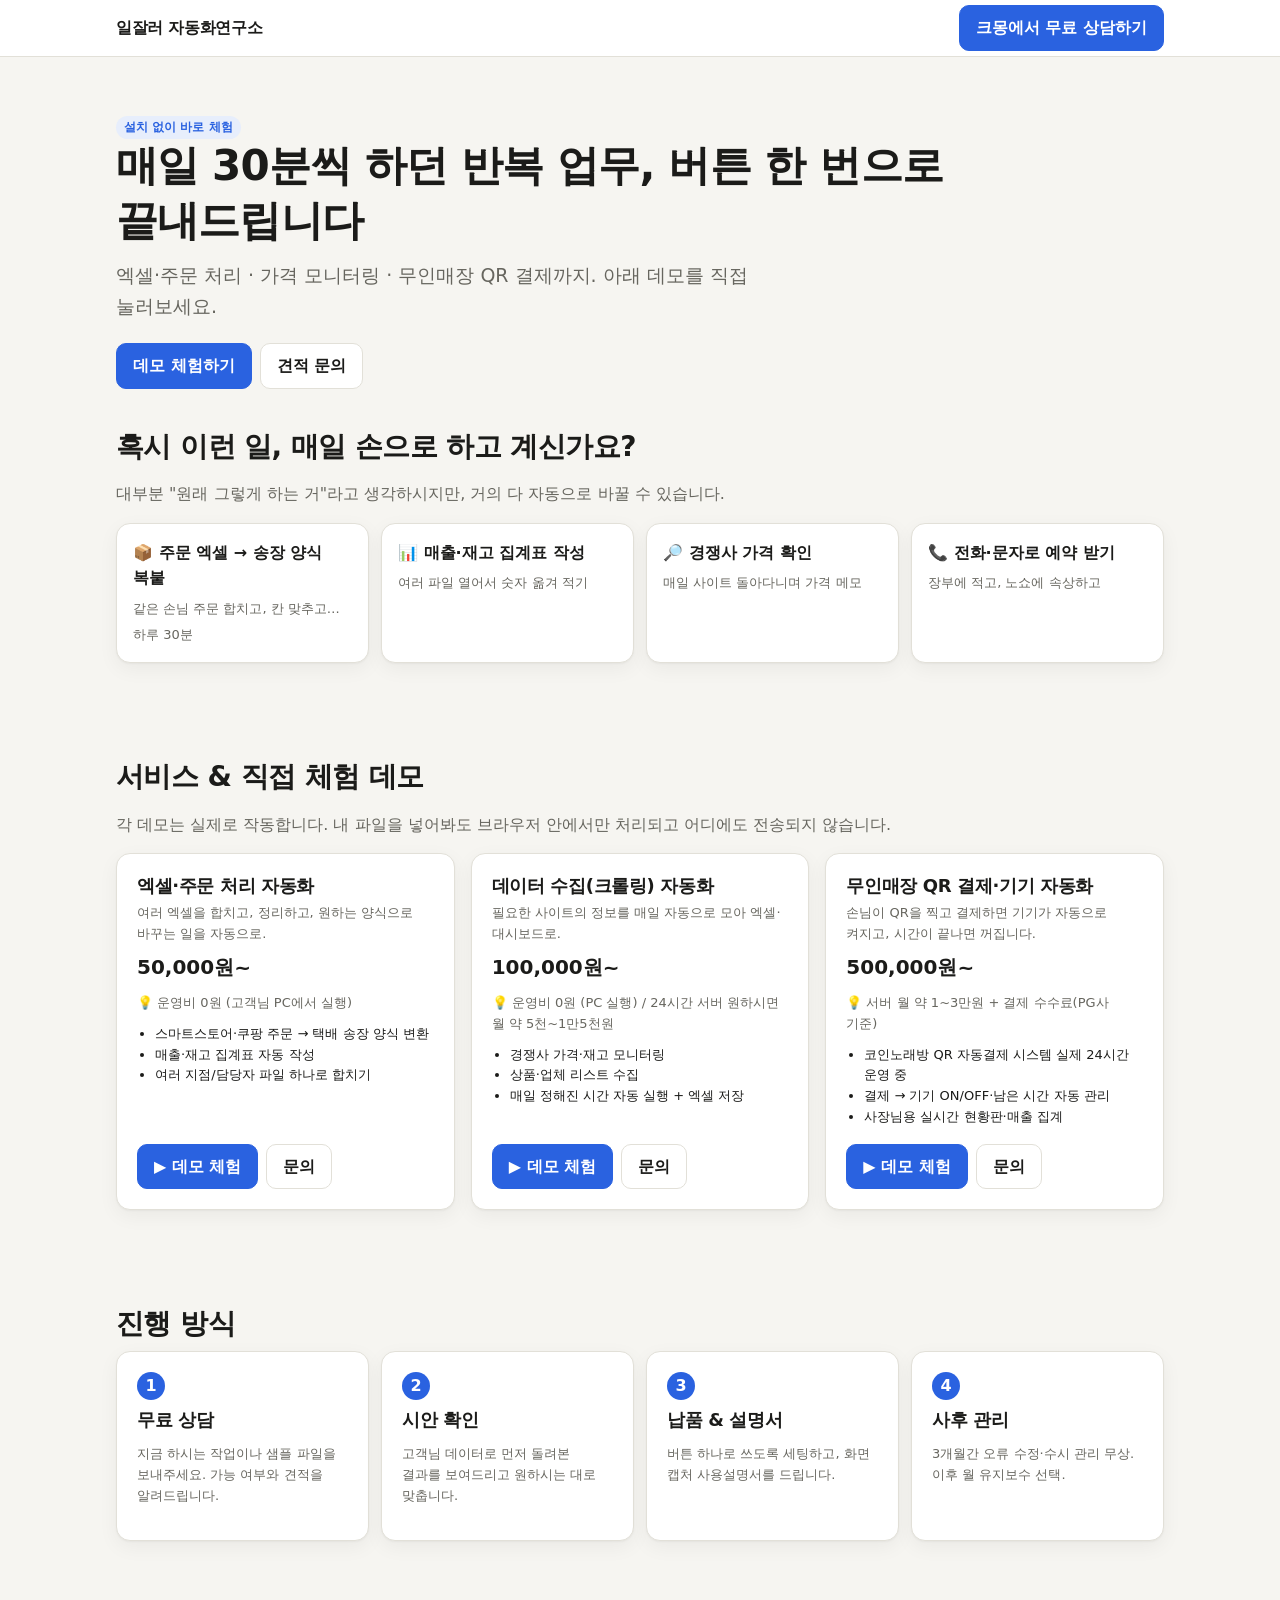
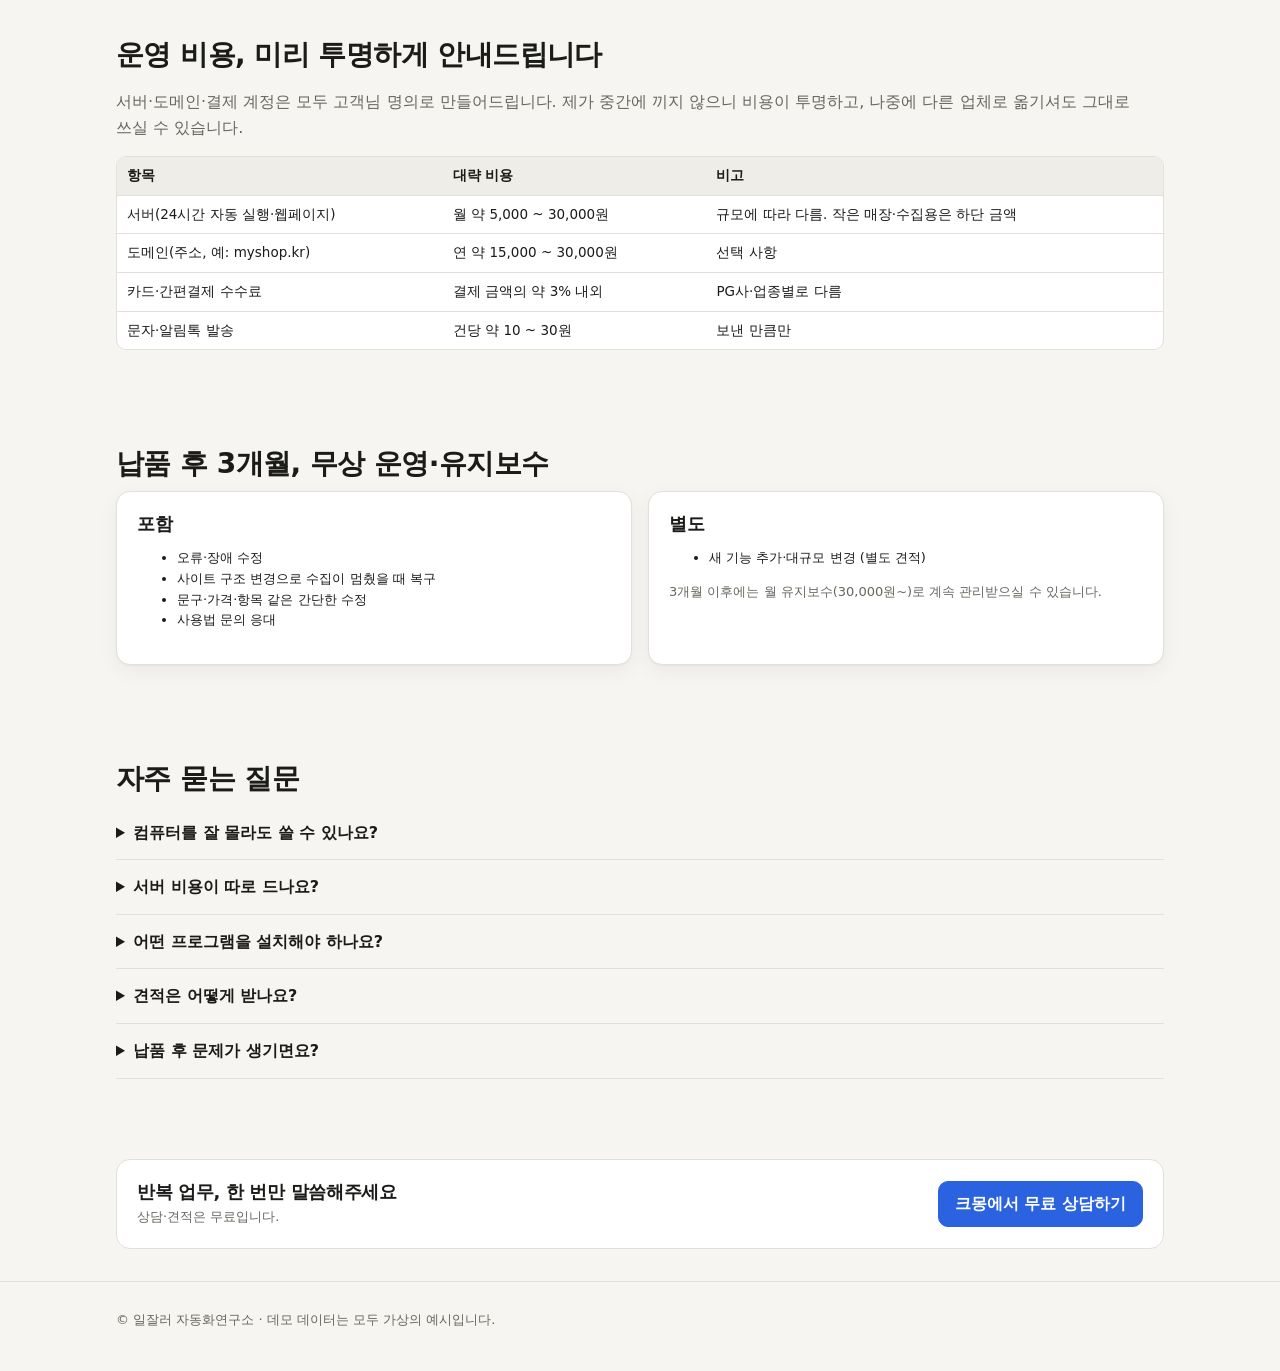
==== index.html @ 2a7e134b "자동화 포트폴리오 첫 공개 Co-Authored-By: Claude Opus 5.5 <noreply@anthropic.com>" ====
<!doctype html>
<html lang="ko">
<head>
<meta charset="utf-8">
<meta name="viewport" content="width=device-width, initial-scale=1">
<title>업무 자동화 포트폴리오</title>
<meta name="description" content="엑셀·주문 처리, 데이터 수집, 예약 웹페이지 자동화 — 직접 체험해보는 데모">
<link rel="stylesheet" href="assets/style.css">
<style>
  .hero { padding: 56px 0 32px; }
  .hero p.lead { font-size: clamp(16px, 2.2vw, 19px); color: var(--muted); max-width: 640px; margin: 0 0 22px; }
  .pain { display: grid; grid-template-columns: repeat(auto-fit, minmax(220px, 1fr)); gap: 12px; }
  .pain .card { padding: 16px; }
  .pain b { display: block; margin-bottom: 4px; }
  .svc .price { font-size: 20px; font-weight: 800; margin: 6px 0 10px; }
  .svc ul { padding-left: 18px; margin: 10px 0 16px; }
  .svc { display: flex; flex-direction: column; }
  .svc .actions { margin-top: auto; display: flex; gap: 8px; flex-wrap: wrap; }
  .steps { counter-reset: s; display: grid; grid-template-columns: repeat(auto-fit, minmax(200px, 1fr)); gap: 12px; }
  .steps .card::before { counter-increment: s; content: counter(s); display: inline-grid; place-items: center; width: 28px; height: 28px; border-radius: 50%; background: var(--accent); color: var(--accent-ink); font-weight: 800; margin-bottom: 8px; }
  details { border-bottom: 1px solid var(--border); padding: 14px 0; }
  summary { font-weight: 700; cursor: pointer; }
  details p { margin: 8px 0 0; color: var(--muted); }
</style>
</head>
<body>
<header class="top"><div class="wrap">
  <a class="logo" href="index.html" data-brand></a>
  <a class="btn primary" data-kmong data-contact-text></a>
</div></header>

<main class="wrap">
  <div class="hero">
    <span class="badge">설치 없이 바로 체험</span>
    <h1 id="tagline"></h1>
    <p class="lead" id="subTagline"></p>
    <div class="row">
      <a class="btn primary" href="#services">데모 체험하기</a>
      <a class="btn" data-kmong>견적 문의</a>
    </div>
  </div>

  <section style="padding-top:8px">
    <h2>혹시 이런 일, 매일 손으로 하고 계신가요?</h2>
    <p class="muted">대부분 "원래 그렇게 하는 거"라고 생각하시지만, 거의 다 자동으로 바꿀 수 있습니다.</p>
    <div class="pain">
      <div class="card"><b>📦 주문 엑셀 → 송장 양식 복붙</b><span class="muted small">같은 손님 주문 합치고, 칸 맞추고… 하루 30분</span></div>
      <div class="card"><b>📊 매출·재고 집계표 작성</b><span class="muted small">여러 파일 열어서 숫자 옮겨 적기</span></div>
      <div class="card"><b>🔎 경쟁사 가격 확인</b><span class="muted small">매일 사이트 돌아다니며 가격 메모</span></div>
      <div class="card"><b>📞 전화·문자로 예약 받기</b><span class="muted small">장부에 적고, 노쇼에 속상하고</span></div>
    </div>
  </section>

  <section id="services">
    <h2>서비스 & 직접 체험 데모</h2>
    <p class="muted">각 데모는 실제로 작동합니다. 내 파일을 넣어봐도 브라우저 안에서만 처리되고 어디에도 전송되지 않습니다.</p>
    <div class="grid c3" id="svcList"></div>
  </section>

  <section>
    <h2>진행 방식</h2>
    <div class="steps">
      <div class="card"><h3>무료 상담</h3><p class="muted small">지금 하시는 작업이나 샘플 파일을 보내주세요. 가능 여부와 견적을 알려드립니다.</p></div>
      <div class="card"><h3>시안 확인</h3><p class="muted small">고객님 데이터로 먼저 돌려본 결과를 보여드리고 원하시는 대로 맞춥니다.</p></div>
      <div class="card"><h3>납품 & 설명서</h3><p class="muted small">버튼 하나로 쓰도록 세팅하고, 화면 캡처 사용설명서를 드립니다.</p></div>
      <div class="card"><h3>사후 관리</h3><p class="muted small" id="aftercareShort"></p></div>
    </div>
  </section>

  <section>
    <h2>운영 비용, 미리 투명하게 안내드립니다</h2>
    <p class="muted" id="costNote"></p>
    <div id="costTable"></div>
  </section>

  <section>
    <h2>납품 후 <span id="acMonths"></span>개월, 무상 운영·유지보수</h2>
    <div class="grid c2">
      <div class="card"><h3>포함</h3><ul class="small" id="acIn"></ul></div>
      <div class="card"><h3>별도</h3><ul class="small" id="acOut"></ul><p class="muted small" id="acAfter"></p></div>
    </div>
  </section>

  <section>
    <h2>자주 묻는 질문</h2>
    <div id="faq"></div>
  </section>

  <div class="cta-bar">
    <div><h3 style="margin:0">반복 업무, 한 번만 말씀해주세요</h3><span class="muted small">상담·견적은 무료입니다.</span></div>
    <a class="btn primary" data-kmong data-contact-text></a>
  </div>
</main>

<footer><div class="wrap">© <span data-brand></span> · 데모 데이터는 모두 가상의 예시입니다.</div></footer>

<script src="config.js"></script>
<script src="assets/common.js"></script>
<script>
  const S = window.SITE;
  document.getElementById("tagline").textContent = S.tagline;
  document.getElementById("subTagline").textContent = S.subTagline;
  document.getElementById("svcList").innerHTML = S.services.map((s) => `
    <div class="card svc">
      <h3>${U.esc(s.name)}</h3>
      <div class="muted small">${U.esc(s.desc)}</div>
      <div class="price">${U.esc(s.price)}</div>
      <div class="small muted">💡 ${U.esc(s.runCost || "")}</div>
      <ul class="small">${s.items.map((i) => `<li>${U.esc(i)}</li>`).join("")}</ul>
      <div class="actions">
        <a class="btn primary" href="${U.esc(s.demo)}">▶ 데모 체험</a>
        <a class="btn" href="${U.esc(S.kmongUrl)}" target="_blank" rel="noopener">문의</a>
      </div>
    </div>`).join("");
  const ac = S.aftercare;
  document.getElementById("aftercareShort").textContent = `${ac.months}개월간 오류 수정·수시 관리 무상. 이후 월 유지보수 선택.`;
  document.getElementById("acMonths").textContent = ac.months;
  document.getElementById("acIn").innerHTML = ac.included.map((i) => `<li>${U.esc(i)}</li>`).join("");
  document.getElementById("acOut").innerHTML = ac.excluded.map((i) => `<li>${U.esc(i)}</li>`).join("");
  document.getElementById("acAfter").textContent = ac.after;
  document.getElementById("costNote").textContent = S.costNote;
  document.getElementById("costTable").innerHTML = U.table(["항목", "대략 비용", "비고"], S.costs);
  const faq = [...S.faq, ["납품 후 문제가 생기면요?", `${ac.months}개월 동안 오류 수정과 수시 관리를 무상으로 해드립니다. ${ac.after}`]];
  document.getElementById("faq").innerHTML = faq
    .map(([q, a]) => `<details><summary>${U.esc(q)}</summary><p>${U.esc(a)}</p></details>`).join("");
</script>
</body>
</html>
---- assets/style.css ----
:root {
  --bg: #f6f5f1; --surface: #ffffff; --surface-2: #efede7; --text: #1b1b19; --muted: #67665f;
  --border: #e2e0d8; --accent: #2a62e0; --accent-ink: #ffffff; --accent-soft: #e7eefc;
  --ok: #1d7f53; --ok-soft: #e3f4ea; --warn: #b94a0c; --warn-soft: #fbeadf; --radius: 14px;
  --shadow: 0 1px 2px rgba(0,0,0,.04), 0 6px 20px rgba(0,0,0,.05);
}
@media (prefers-color-scheme: dark) {
  :root:not([data-theme="light"]) {
    --bg: #131312; --surface: #1c1c1a; --surface-2: #262522; --text: #ecebe5; --muted: #a2a199;
    --border: #33322e; --accent: #6e9cff; --accent-ink: #0c0c0b; --accent-soft: #1d2840;
    --ok: #4cc38a; --ok-soft: #173326; --warn: #f59a5b; --warn-soft: #3a2416; --shadow: none;
  }
}
:root[data-theme="dark"] {
  --bg: #131312; --surface: #1c1c1a; --surface-2: #262522; --text: #ecebe5; --muted: #a2a199;
  --border: #33322e; --accent: #6e9cff; --accent-ink: #0c0c0b; --accent-soft: #1d2840;
  --ok: #4cc38a; --ok-soft: #173326; --warn: #f59a5b; --warn-soft: #3a2416; --shadow: none;
}
* { box-sizing: border-box; }
html { -webkit-text-size-adjust: 100%; }
body {
  margin: 0; background: var(--bg); color: var(--text); line-height: 1.6;
  font-family: "Pretendard", "Apple SD Gothic Neo", "Malgun Gothic", system-ui, sans-serif;
  word-break: keep-all;
}
a { color: var(--accent); }
.wrap { max-width: 1080px; margin: 0 auto; padding: 0 16px; }
header.top { border-bottom: 1px solid var(--border); background: var(--surface); position: sticky; top: 0; z-index: 10; }
header.top .wrap { display: flex; align-items: center; justify-content: space-between; gap: 12px; height: 56px; }
.logo { font-weight: 800; color: var(--text); text-decoration: none; letter-spacing: -.02em; }
.btn {
  display: inline-flex; align-items: center; justify-content: center; gap: 6px; border: 1px solid var(--border);
  background: var(--surface); color: var(--text); padding: 9px 16px; border-radius: 10px; font: inherit;
  font-weight: 600; cursor: pointer; text-decoration: none; white-space: nowrap;
}
.btn:hover { background: var(--surface-2); }
.btn.primary { background: var(--accent); color: var(--accent-ink); border-color: var(--accent); }
.btn.primary:hover { filter: brightness(1.05); }
.btn.small { padding: 5px 10px; font-size: 13px; border-radius: 8px; }
.btn:disabled { opacity: .45; cursor: not-allowed; }
h1, h2, h3 { letter-spacing: -.02em; line-height: 1.3; }
h1 { font-size: clamp(26px, 5vw, 42px); margin: 0 0 12px; }
h2 { font-size: clamp(21px, 3.4vw, 28px); margin: 0 0 8px; }
h3 { font-size: 18px; margin: 0 0 6px; }
.muted { color: var(--muted); }
.small { font-size: 13px; }
section { padding: 48px 0; }
.card { background: var(--surface); border: 1px solid var(--border); border-radius: var(--radius); padding: 20px; box-shadow: var(--shadow); }
.grid { display: grid; gap: 16px; }
.grid.c3 { grid-template-columns: repeat(auto-fit, minmax(260px, 1fr)); }
.grid.c2 { grid-template-columns: repeat(auto-fit, minmax(320px, 1fr)); }
.badge { display: inline-block; font-size: 12px; font-weight: 700; padding: 2px 8px; border-radius: 999px; background: var(--accent-soft); color: var(--accent); }
.badge.ok { background: var(--ok-soft); color: var(--ok); }
.badge.warn { background: var(--warn-soft); color: var(--warn); }
.table-wrap { overflow-x: auto; border: 1px solid var(--border); border-radius: 10px; }
table { border-collapse: collapse; width: 100%; font-size: 13.5px; background: var(--surface); }
th, td { padding: 8px 10px; border-bottom: 1px solid var(--border); text-align: left; white-space: nowrap; }
th { background: var(--surface-2); font-weight: 700; position: sticky; top: 0; }
tr:last-child td { border-bottom: 0; }
input, select, textarea {
  font: inherit; color: var(--text); background: var(--surface); border: 1px solid var(--border);
  border-radius: 8px; padding: 8px 10px; width: 100%;
}
label { font-size: 13px; font-weight: 600; display: block; margin: 10px 0 4px; }
.kpis { display: grid; grid-template-columns: repeat(auto-fit, minmax(140px, 1fr)); gap: 12px; }
.kpi { background: var(--surface); border: 1px solid var(--border); border-radius: 12px; padding: 14px; }
.kpi .v { font-size: 22px; font-weight: 800; letter-spacing: -.02em; }
.kpi .l { font-size: 12.5px; color: var(--muted); }
.demo-head { padding: 28px 0 8px; }
.notice { background: var(--accent-soft); color: var(--text); border-radius: 10px; padding: 10px 14px; font-size: 13.5px; }
.row { display: flex; gap: 8px; flex-wrap: wrap; align-items: center; }
.chips { display: flex; gap: 6px; flex-wrap: wrap; }
.chip { border: 1px solid var(--border); background: var(--surface); padding: 6px 10px; border-radius: 999px; cursor: pointer; font: inherit; font-size: 13px; color: var(--text); }
.chip.on { background: var(--accent); border-color: var(--accent); color: var(--accent-ink); font-weight: 700; }
.chip:disabled { opacity: .4; cursor: not-allowed; text-decoration: line-through; }
footer { border-top: 1px solid var(--border); padding: 28px 0 40px; color: var(--muted); font-size: 13px; }
.cta-bar { background: var(--surface); border: 1px solid var(--border); border-radius: var(--radius); padding: 20px; display: flex; gap: 12px; align-items: center; justify-content: space-between; flex-wrap: wrap; margin: 32px 0; }
@media (max-width: 600px) { header.top .btn.primary { padding: 7px 10px; font-size: 13px; } }
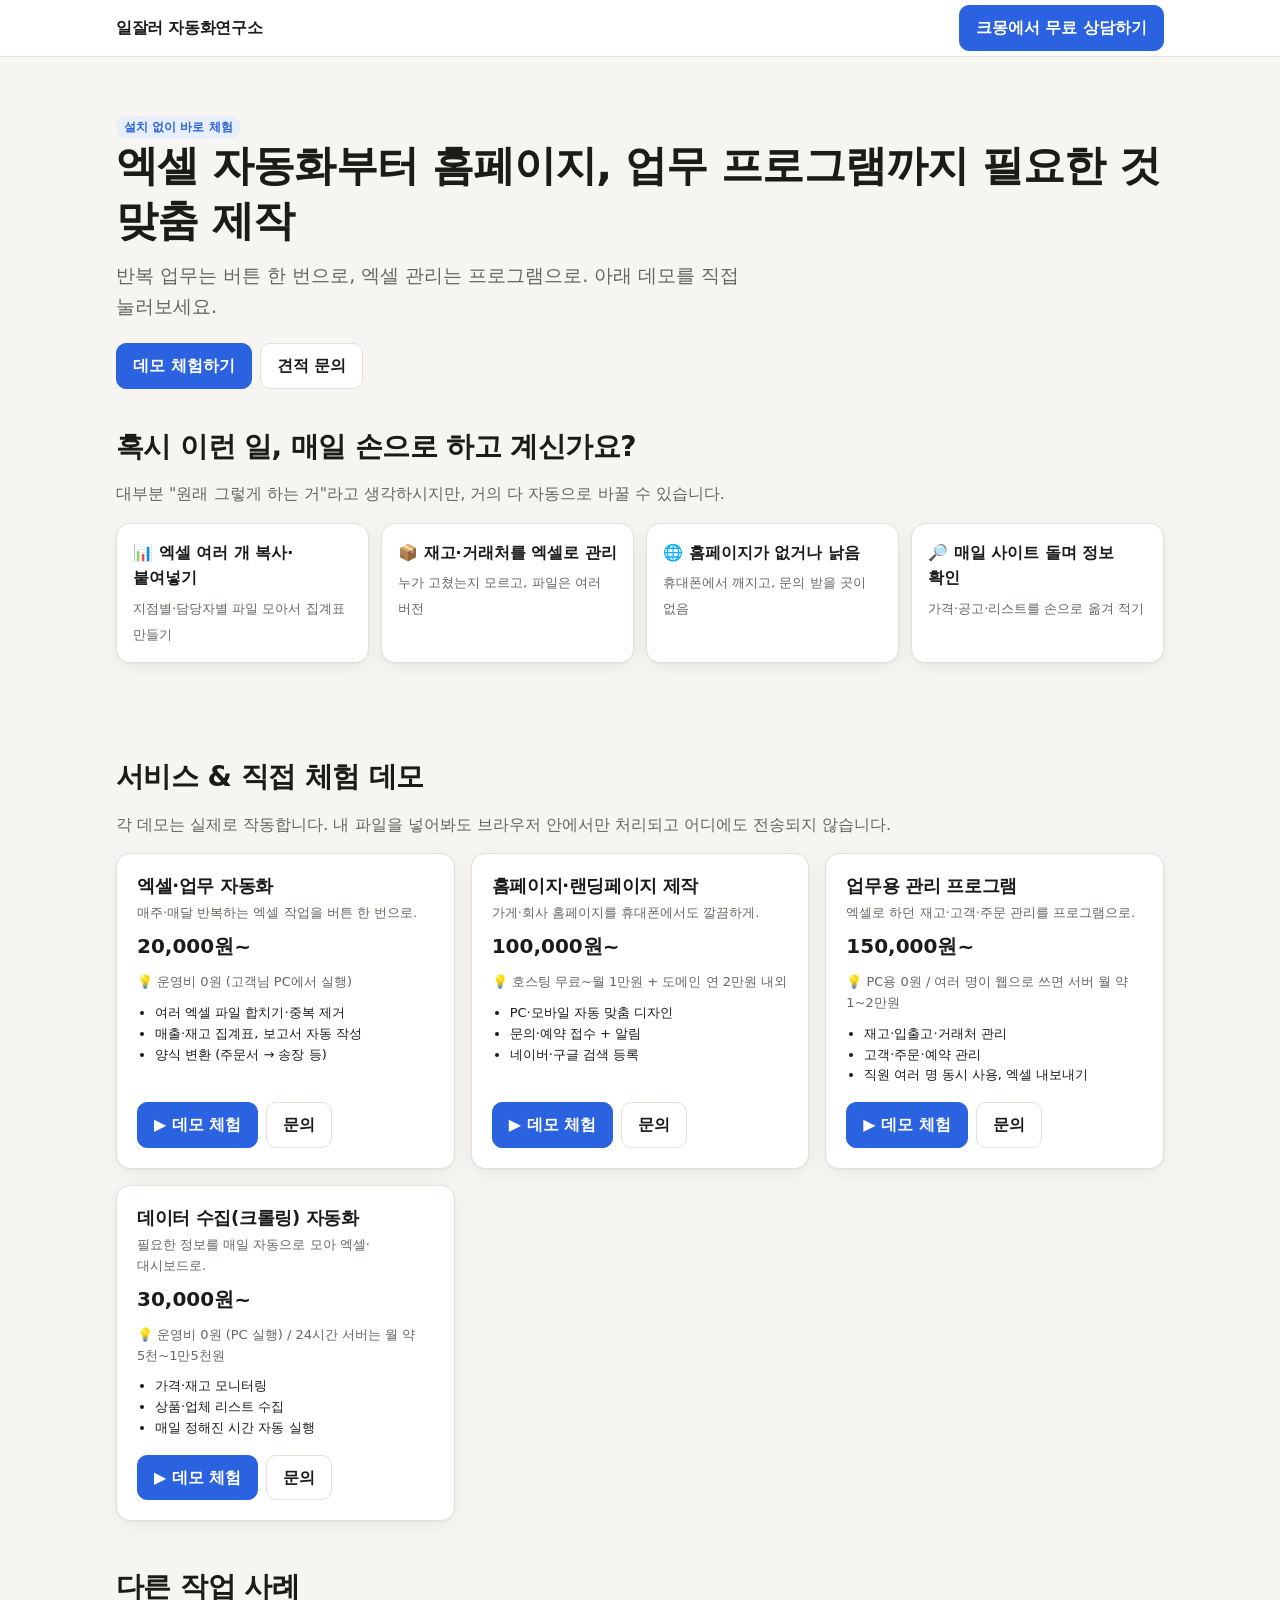
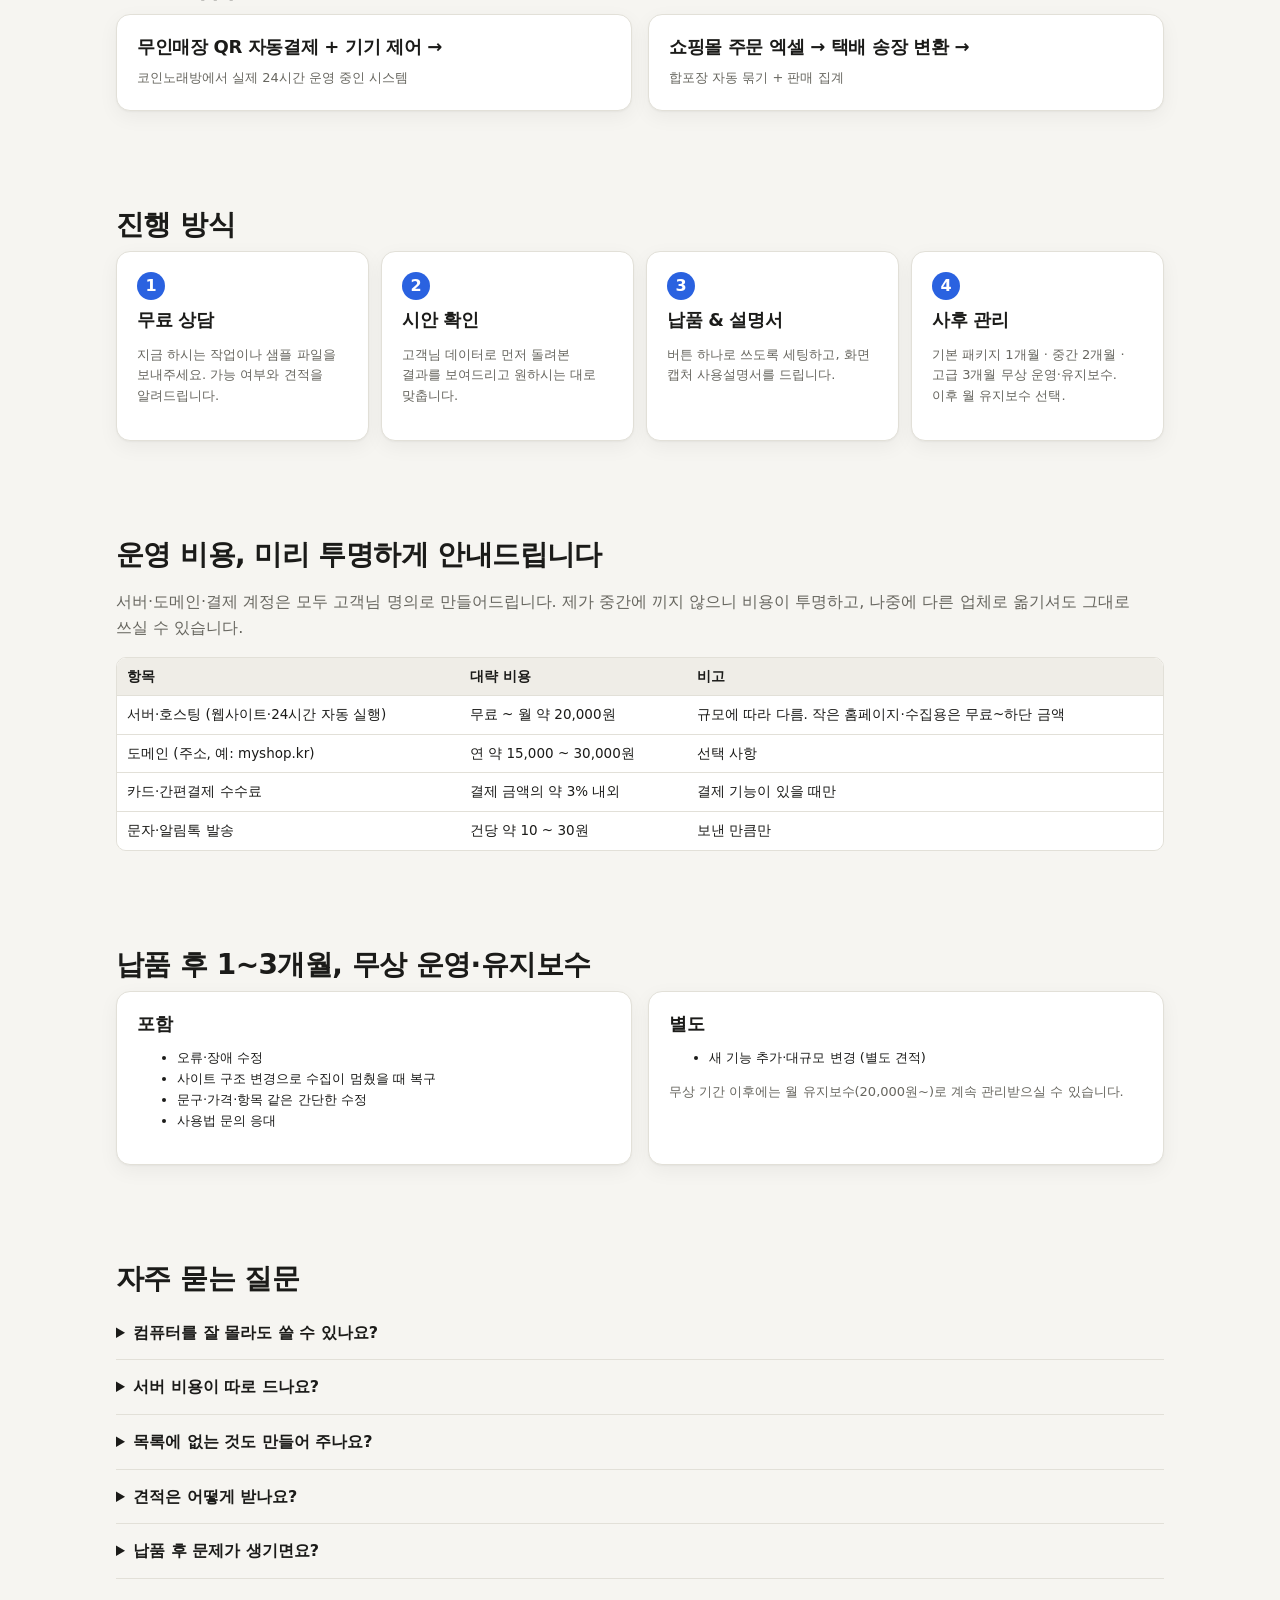
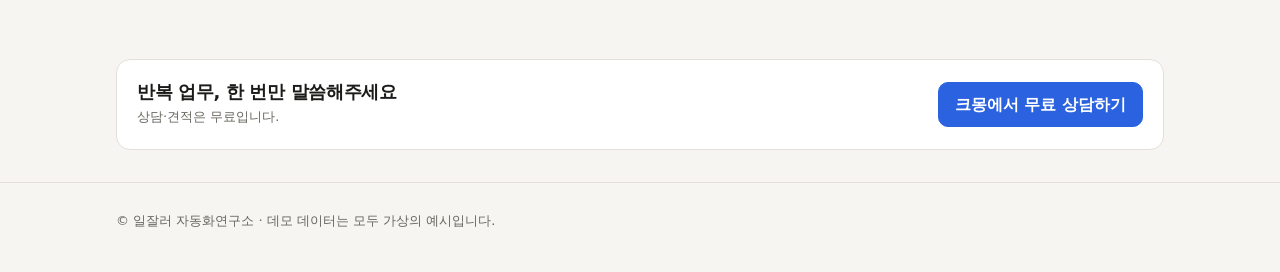
==== commit f3e5ebcd: "대중적인 데모 3종 추가(엑셀 합치기, 홈페이지, 관리 프로그램), 서비스·가격 개편 Co-Authored-By: Claude Opus 5.5 <noreply@anthropic.c" ====
--- a/index.html
+++ b/index.html
@@ -44,10 +44,10 @@
     <h2>혹시 이런 일, 매일 손으로 하고 계신가요?</h2>
     <p class="muted">대부분 "원래 그렇게 하는 거"라고 생각하시지만, 거의 다 자동으로 바꿀 수 있습니다.</p>
     <div class="pain">
-      <div class="card"><b>📦 주문 엑셀 → 송장 양식 복붙</b><span class="muted small">같은 손님 주문 합치고, 칸 맞추고… 하루 30분</span></div>
-      <div class="card"><b>📊 매출·재고 집계표 작성</b><span class="muted small">여러 파일 열어서 숫자 옮겨 적기</span></div>
-      <div class="card"><b>🔎 경쟁사 가격 확인</b><span class="muted small">매일 사이트 돌아다니며 가격 메모</span></div>
-      <div class="card"><b>📞 전화·문자로 예약 받기</b><span class="muted small">장부에 적고, 노쇼에 속상하고</span></div>
+      <div class="card"><b>📊 엑셀 여러 개 복사·붙여넣기</b><span class="muted small">지점별·담당자별 파일 모아서 집계표 만들기</span></div>
+      <div class="card"><b>📦 재고·거래처를 엑셀로 관리</b><span class="muted small">누가 고쳤는지 모르고, 파일은 여러 버전</span></div>
+      <div class="card"><b>🌐 홈페이지가 없거나 낡음</b><span class="muted small">휴대폰에서 깨지고, 문의 받을 곳이 없음</span></div>
+      <div class="card"><b>🔎 매일 사이트 돌며 정보 확인</b><span class="muted small">가격·공고·리스트를 손으로 옮겨 적기</span></div>
     </div>
   </section>
 
@@ -55,6 +55,11 @@
     <h2>서비스 & 직접 체험 데모</h2>
     <p class="muted">각 데모는 실제로 작동합니다. 내 파일을 넣어봐도 브라우저 안에서만 처리되고 어디에도 전송되지 않습니다.</p>
     <div class="grid c3" id="svcList"></div>
+  </section>
+
+  <section style="padding-top:0">
+    <h2>다른 작업 사례</h2>
+    <div class="grid c2" id="others"></div>
   </section>
 
   <section>
@@ -113,14 +118,16 @@
       </div>
     </div>`).join("");
   const ac = S.aftercare;
-  document.getElementById("aftercareShort").textContent = `${ac.months}개월간 오류 수정·수시 관리 무상. 이후 월 유지보수 선택.`;
+  document.getElementById("aftercareShort").textContent = `${ac.detail} 무상 운영·유지보수. 이후 월 유지보수 선택.`;
+  document.getElementById("others").innerHTML = S.otherWorks.map((w) => `
+    <a class="card" href="${U.esc(w.demo)}" style="text-decoration:none;color:inherit"><h3>${U.esc(w.name)} →</h3><span class="muted small">${U.esc(w.desc)}</span></a>`).join("");
   document.getElementById("acMonths").textContent = ac.months;
   document.getElementById("acIn").innerHTML = ac.included.map((i) => `<li>${U.esc(i)}</li>`).join("");
   document.getElementById("acOut").innerHTML = ac.excluded.map((i) => `<li>${U.esc(i)}</li>`).join("");
   document.getElementById("acAfter").textContent = ac.after;
   document.getElementById("costNote").textContent = S.costNote;
   document.getElementById("costTable").innerHTML = U.table(["항목", "대략 비용", "비고"], S.costs);
-  const faq = [...S.faq, ["납품 후 문제가 생기면요?", `${ac.months}개월 동안 오류 수정과 수시 관리를 무상으로 해드립니다. ${ac.after}`]];
+  const faq = [...S.faq, ["납품 후 문제가 생기면요?", `패키지에 따라 ${ac.detail} 동안 오류 수정과 수시 관리를 무상으로 해드립니다. ${ac.after}`]];
   document.getElementById("faq").innerHTML = faq
     .map(([q, a]) => `<details><summary>${U.esc(q)}</summary><p>${U.esc(a)}</p></details>`).join("");
 </script>
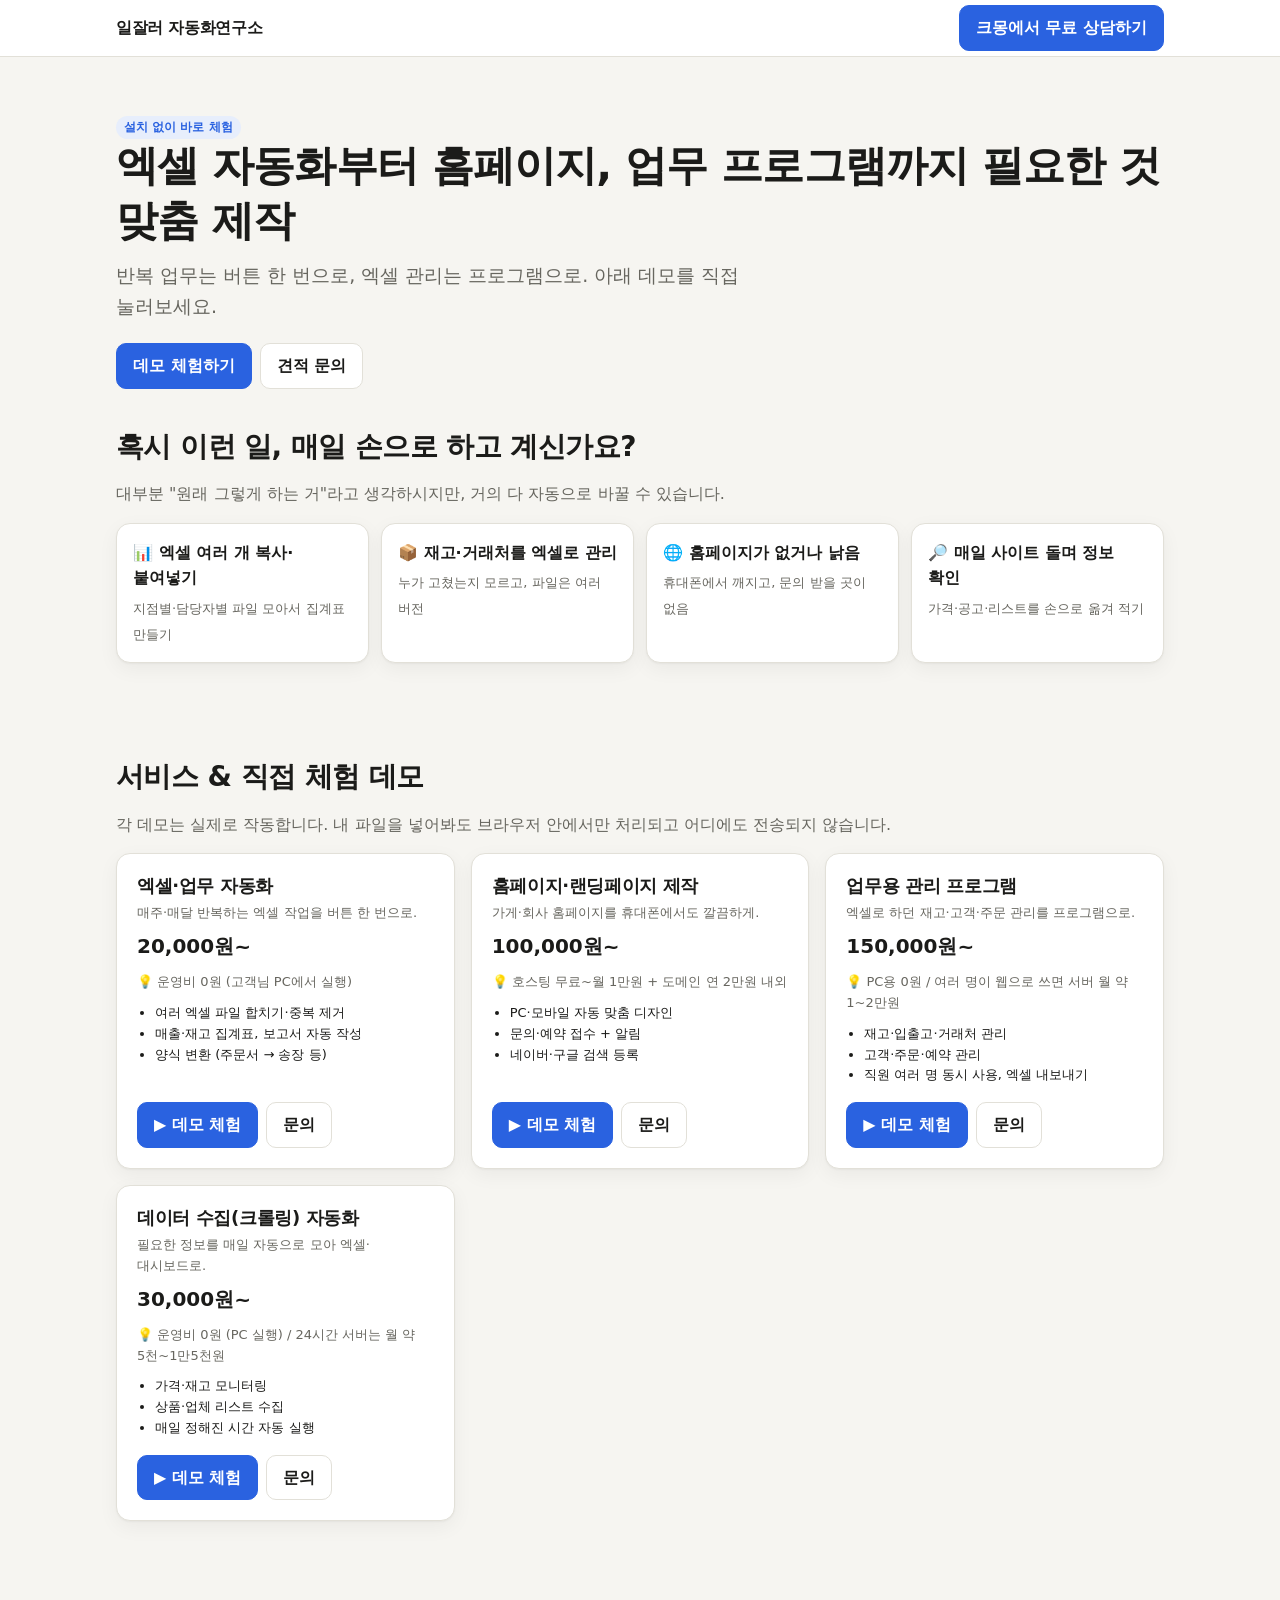
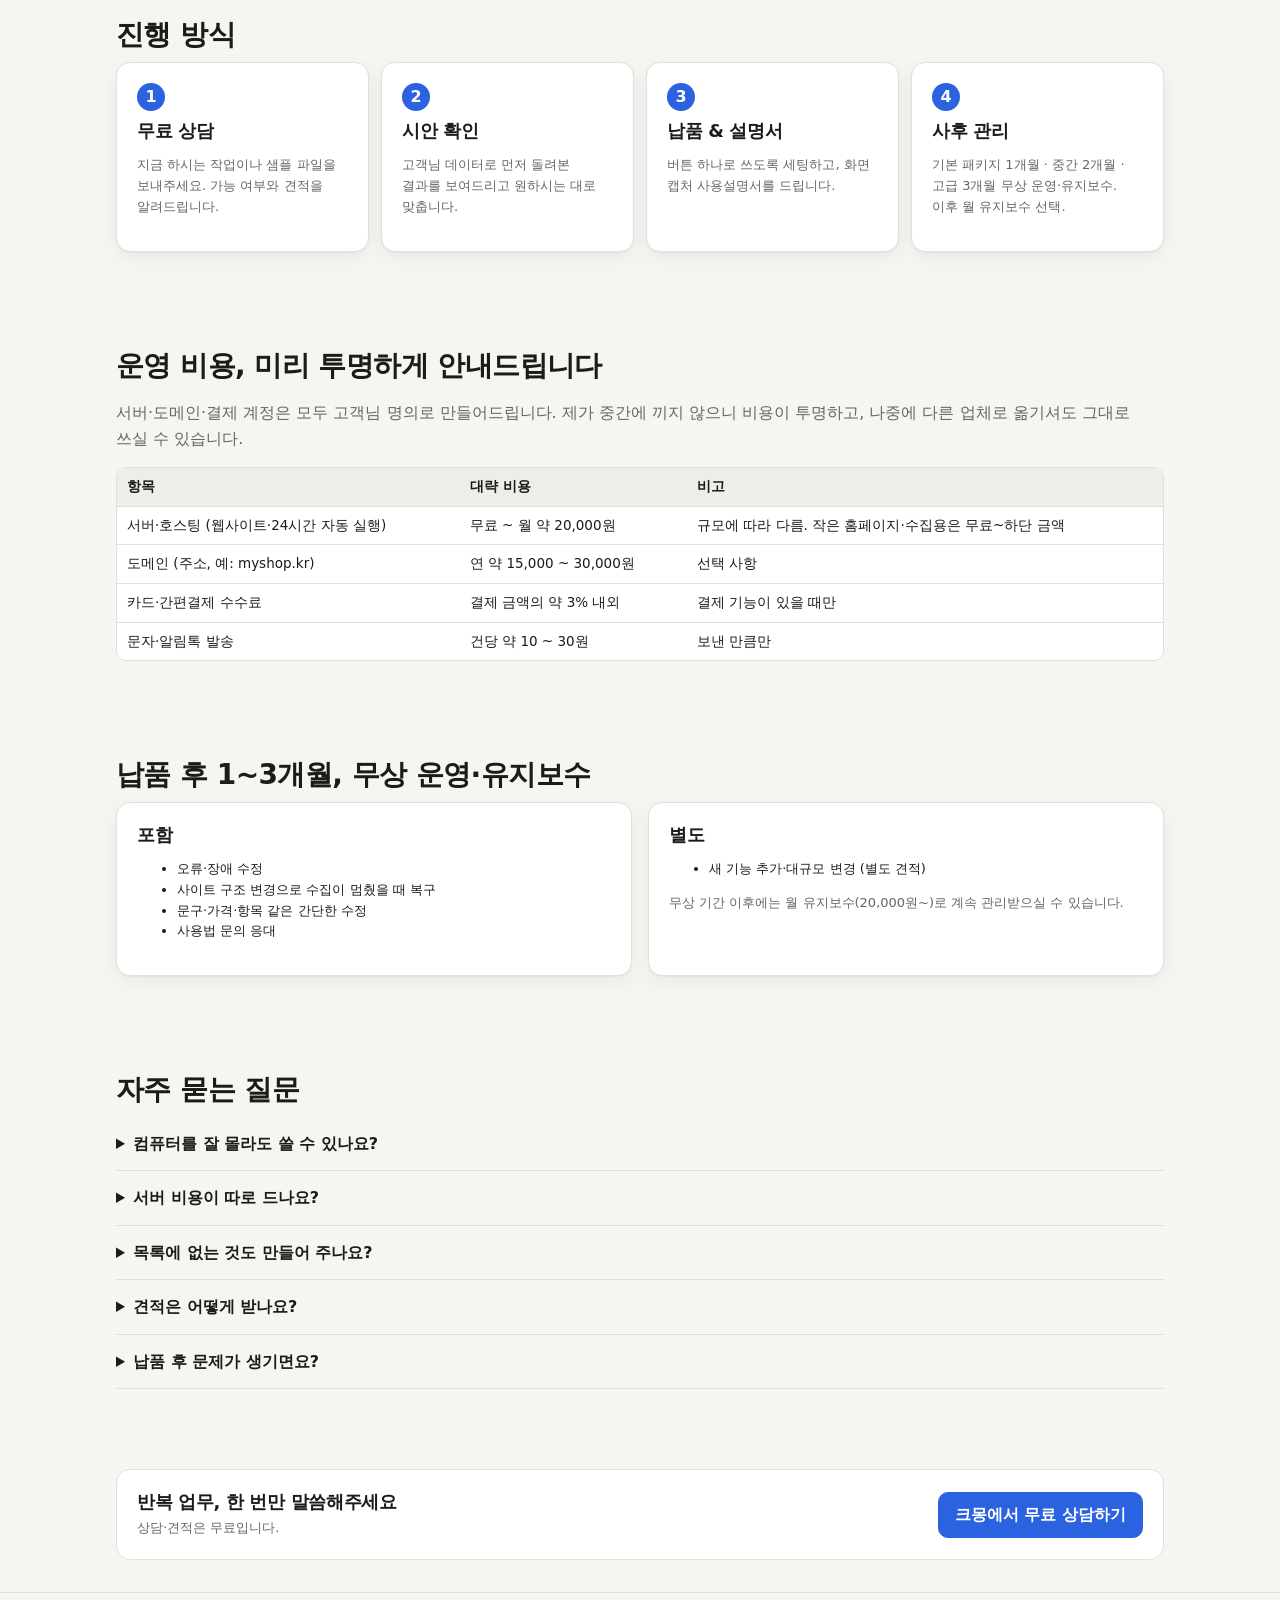
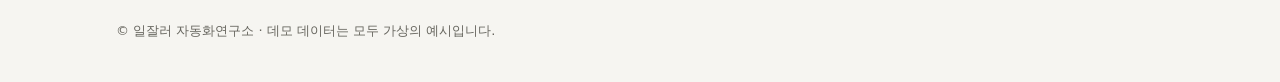
==== commit 4105fccc: "니치 데모(무인매장, 송장변환) 제거, 대중적 데모 4종만 유지 Co-Authored-By: Claude Opus 5.5 <noreply@anthropic.com>" ====
--- a/index.html
+++ b/index.html
@@ -57,11 +57,6 @@
     <div class="grid c3" id="svcList"></div>
   </section>
 
-  <section style="padding-top:0">
-    <h2>다른 작업 사례</h2>
-    <div class="grid c2" id="others"></div>
-  </section>
-
   <section>
     <h2>진행 방식</h2>
     <div class="steps">
@@ -119,8 +114,6 @@
     </div>`).join("");
   const ac = S.aftercare;
   document.getElementById("aftercareShort").textContent = `${ac.detail} 무상 운영·유지보수. 이후 월 유지보수 선택.`;
-  document.getElementById("others").innerHTML = S.otherWorks.map((w) => `
-    <a class="card" href="${U.esc(w.demo)}" style="text-decoration:none;color:inherit"><h3>${U.esc(w.name)} →</h3><span class="muted small">${U.esc(w.desc)}</span></a>`).join("");
   document.getElementById("acMonths").textContent = ac.months;
   document.getElementById("acIn").innerHTML = ac.included.map((i) => `<li>${U.esc(i)}</li>`).join("");
   document.getElementById("acOut").innerHTML = ac.excluded.map((i) => `<li>${U.esc(i)}</li>`).join("");
